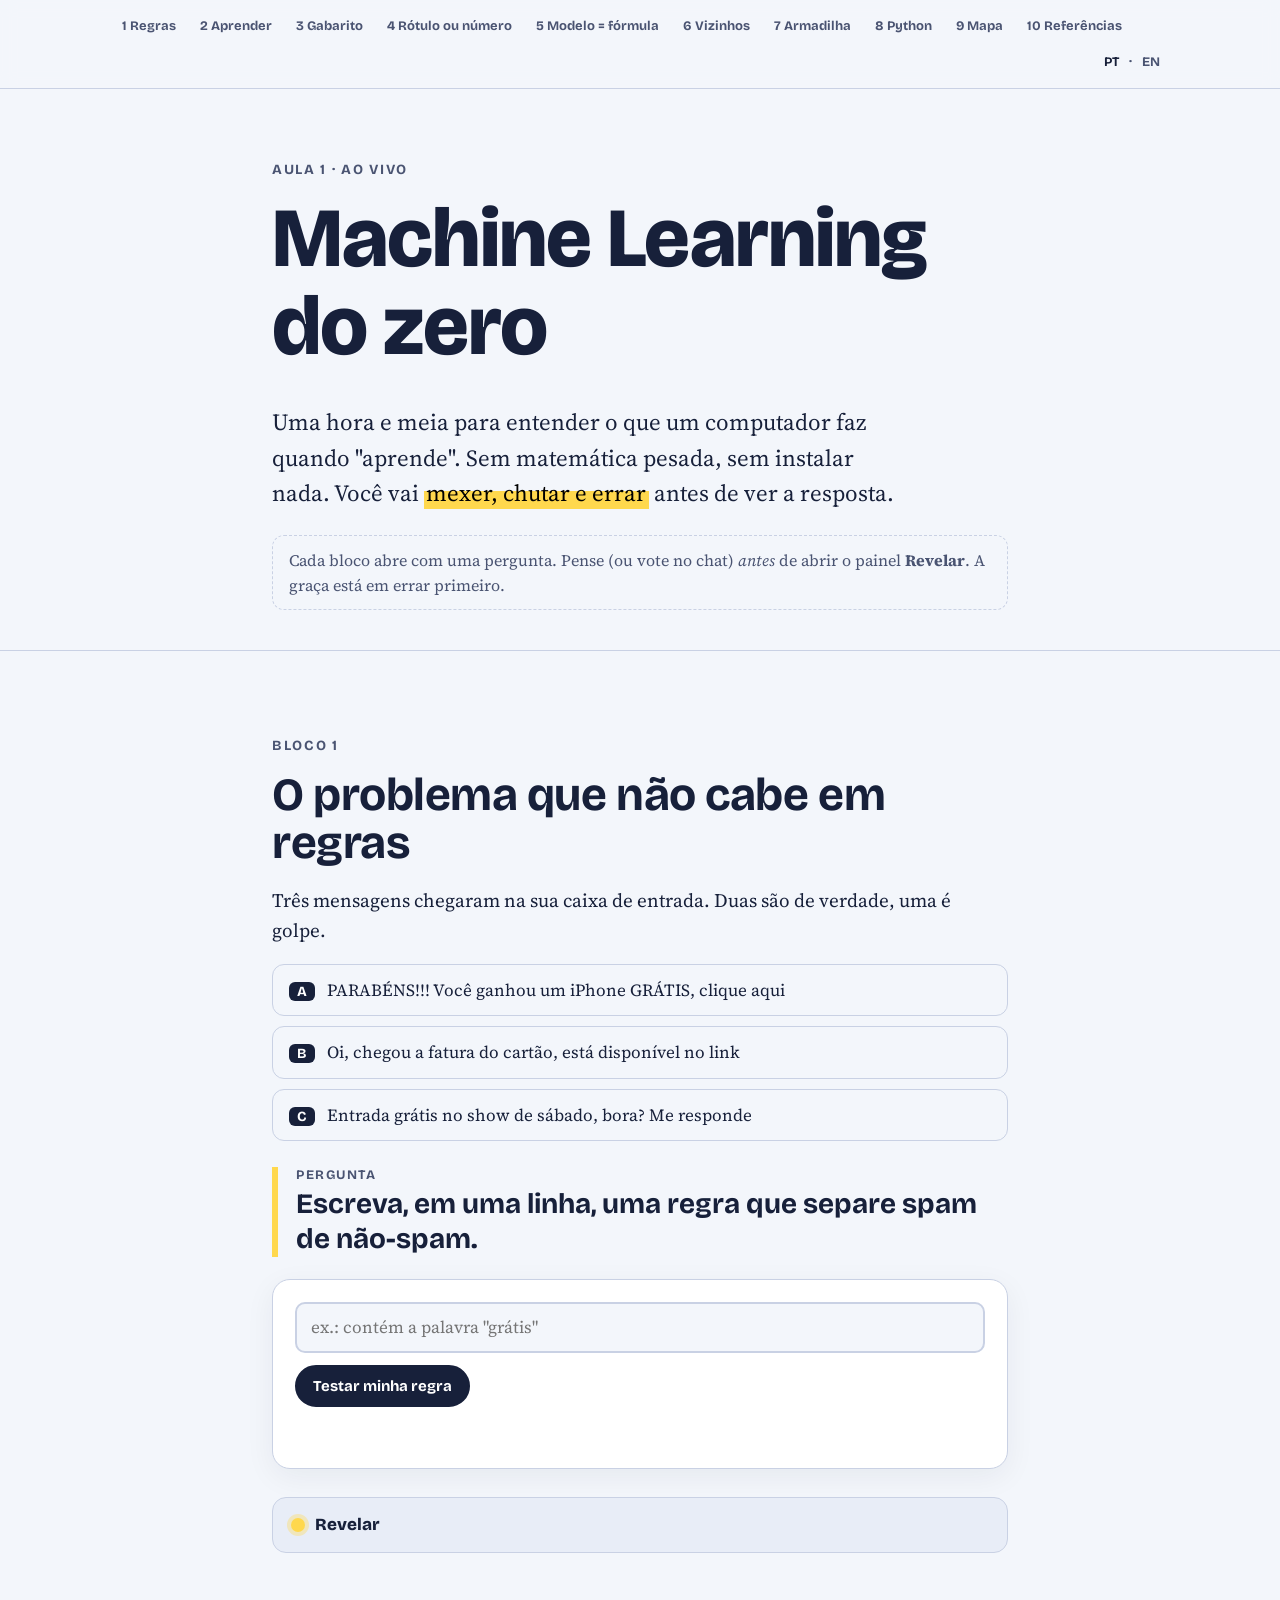
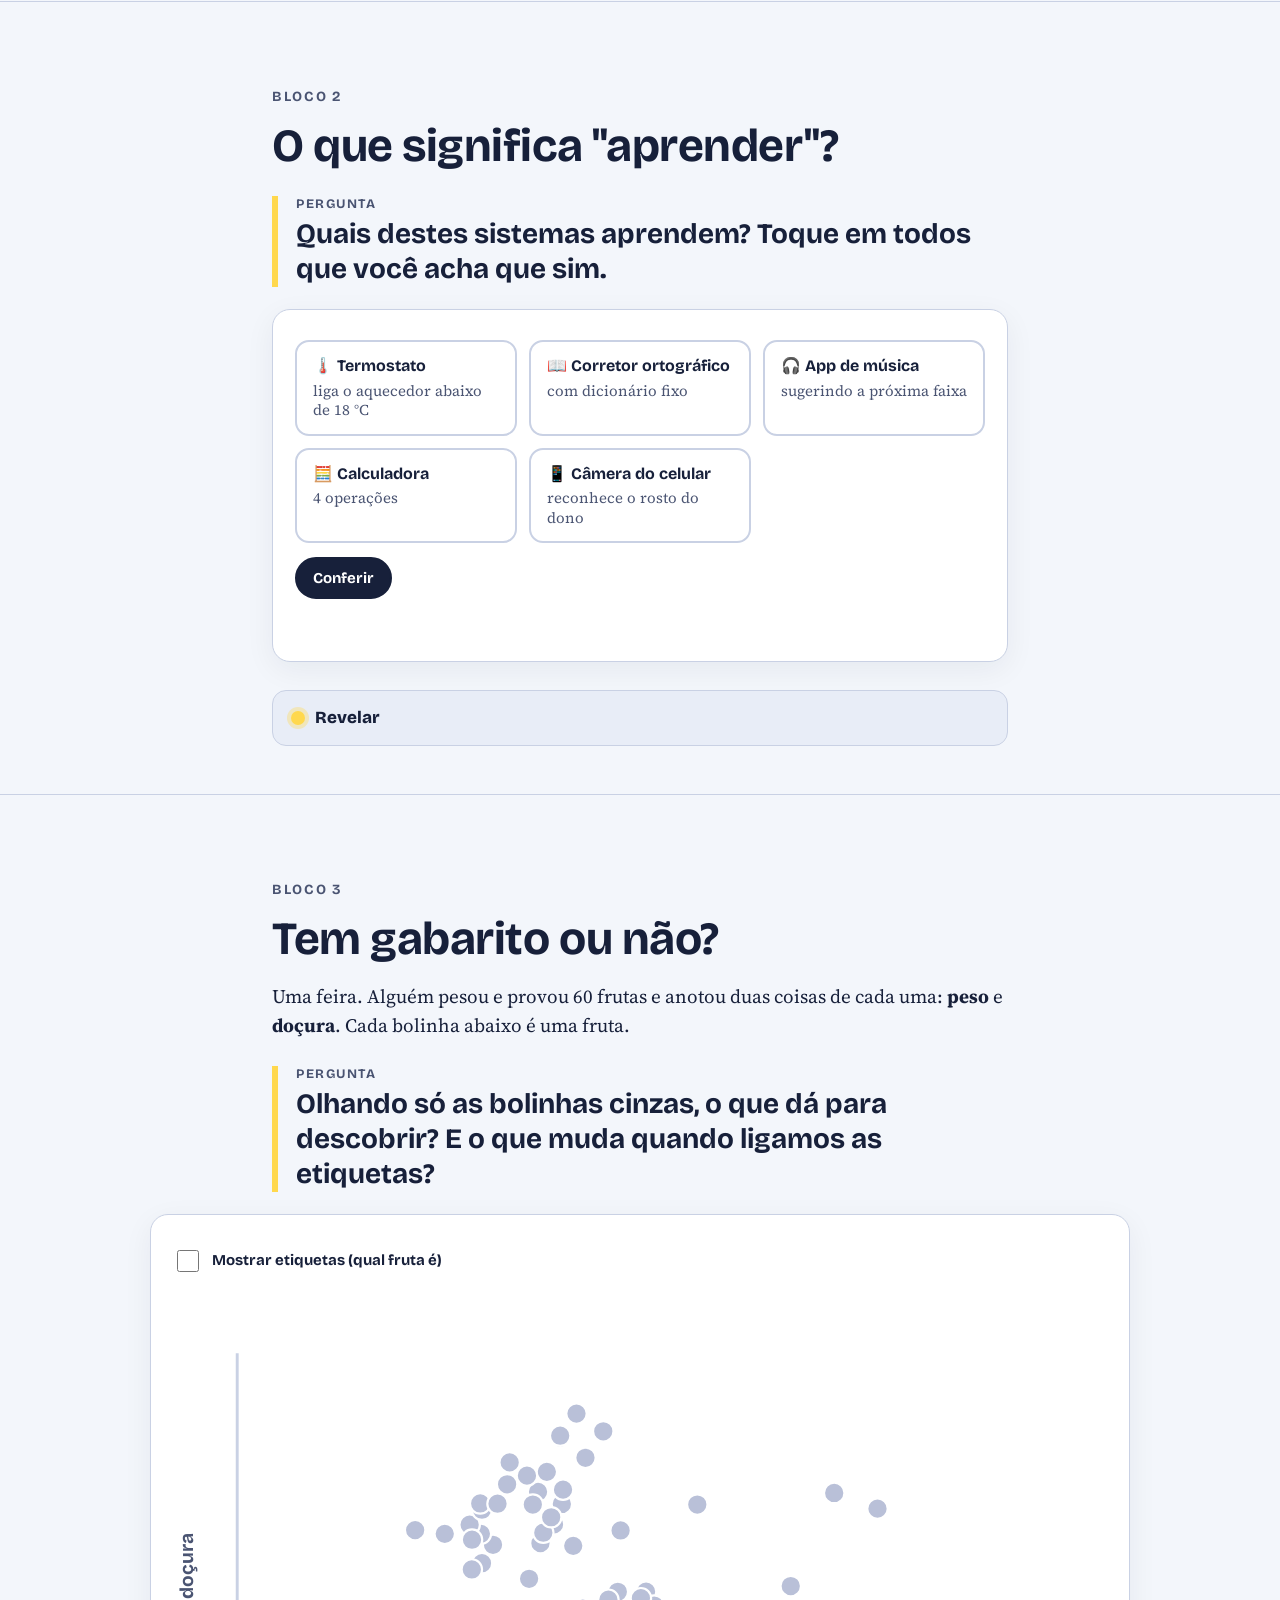
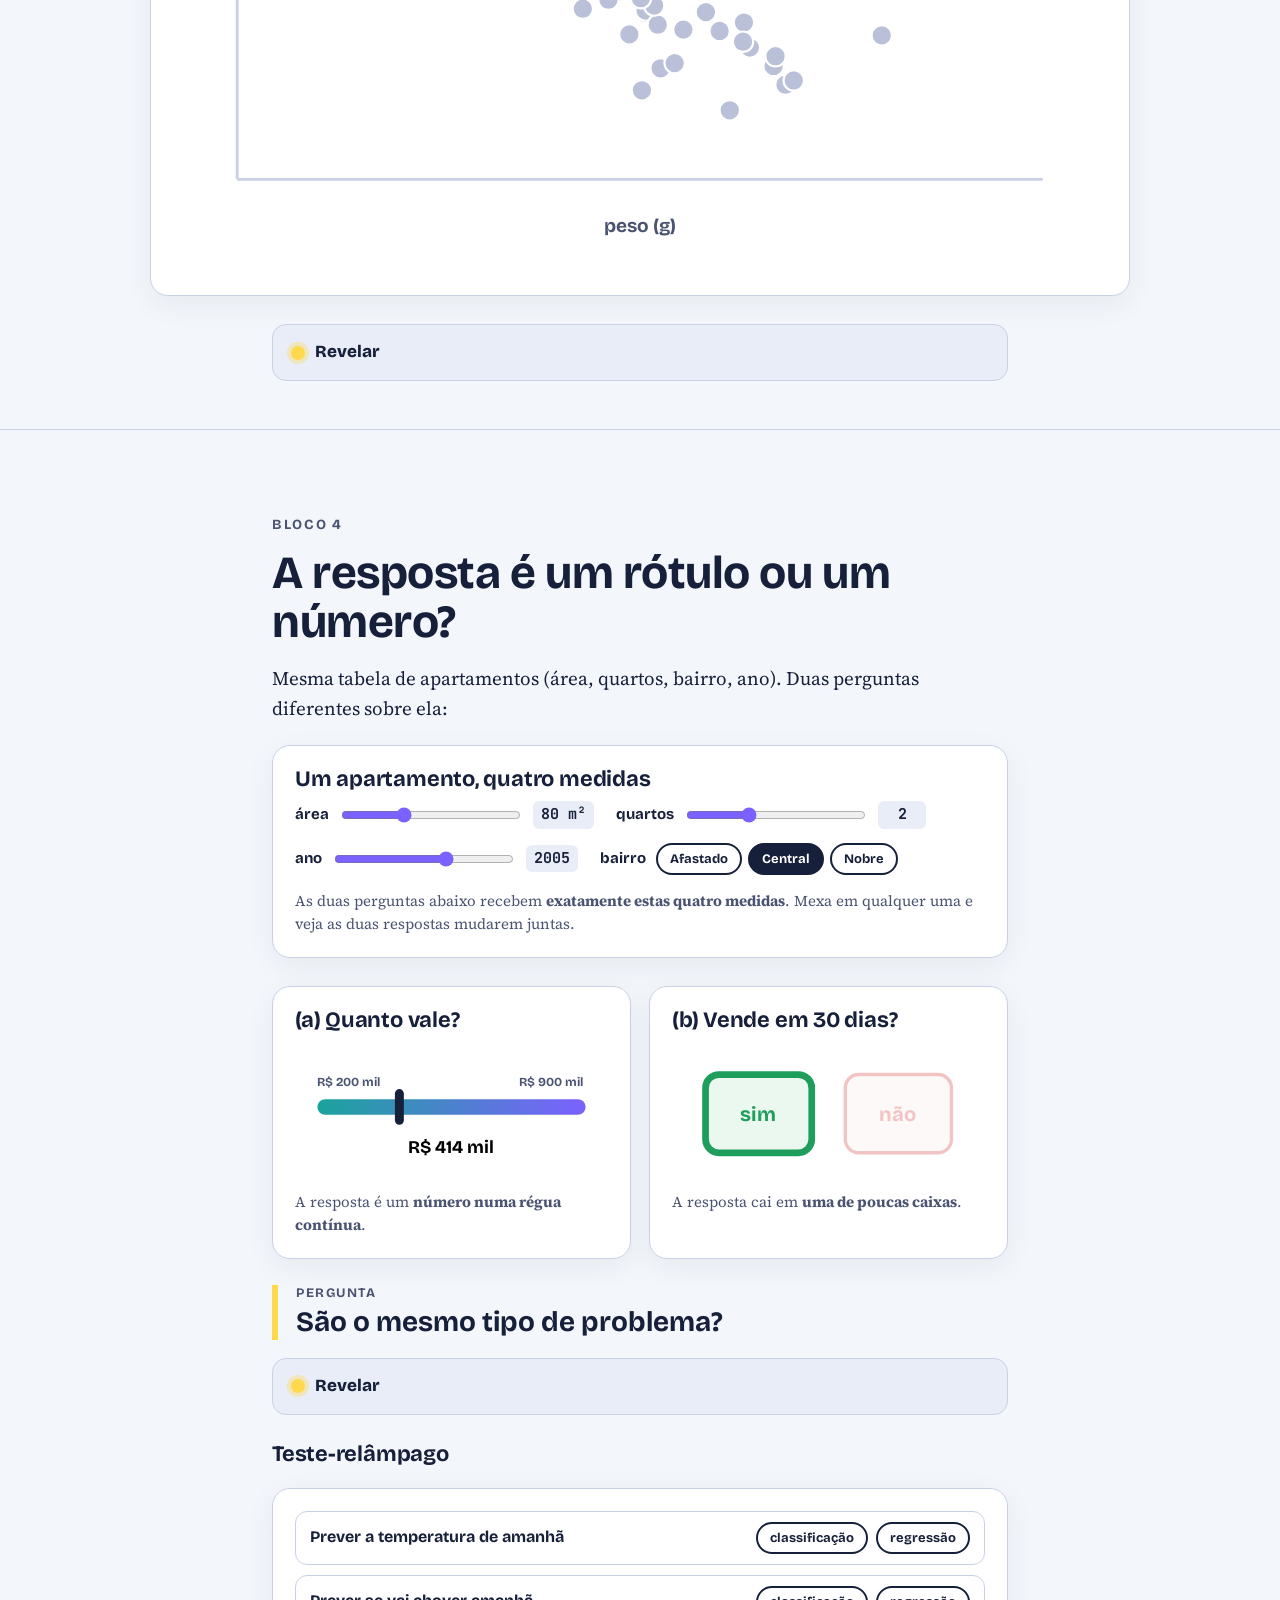
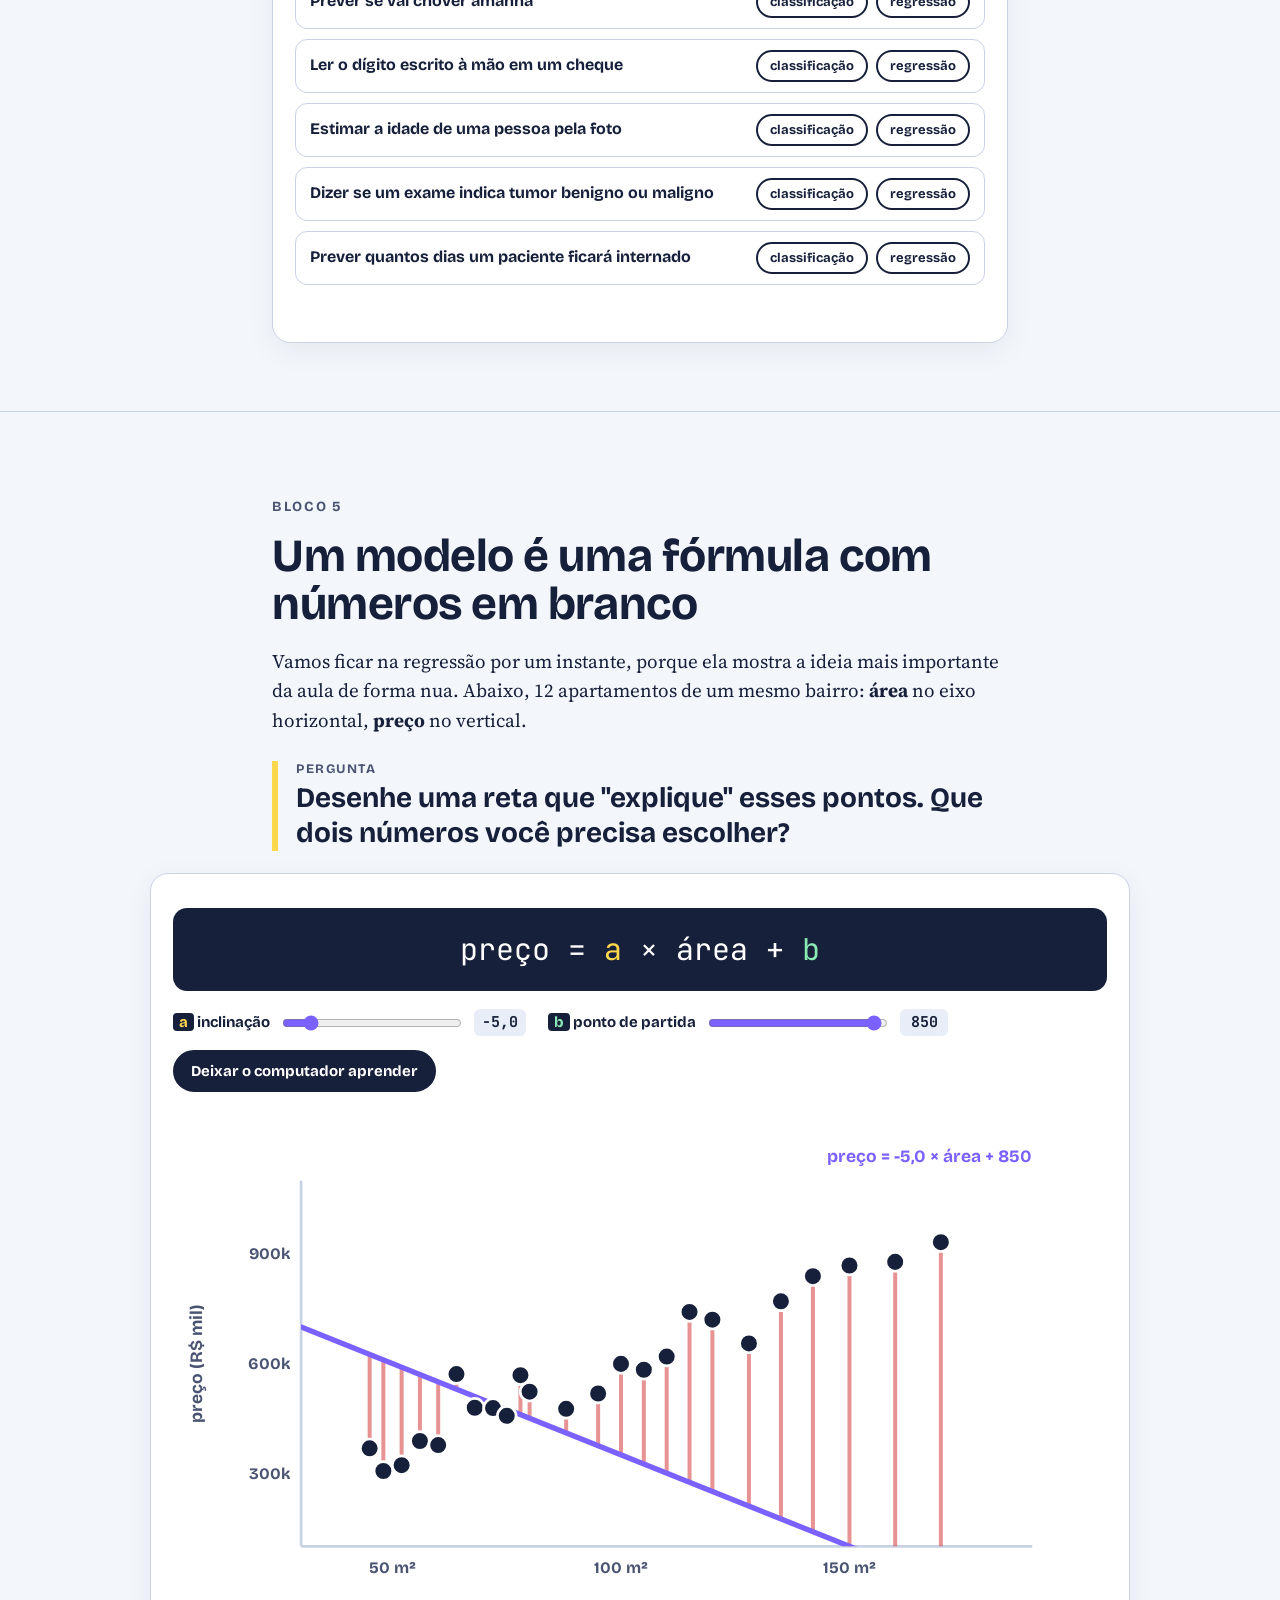
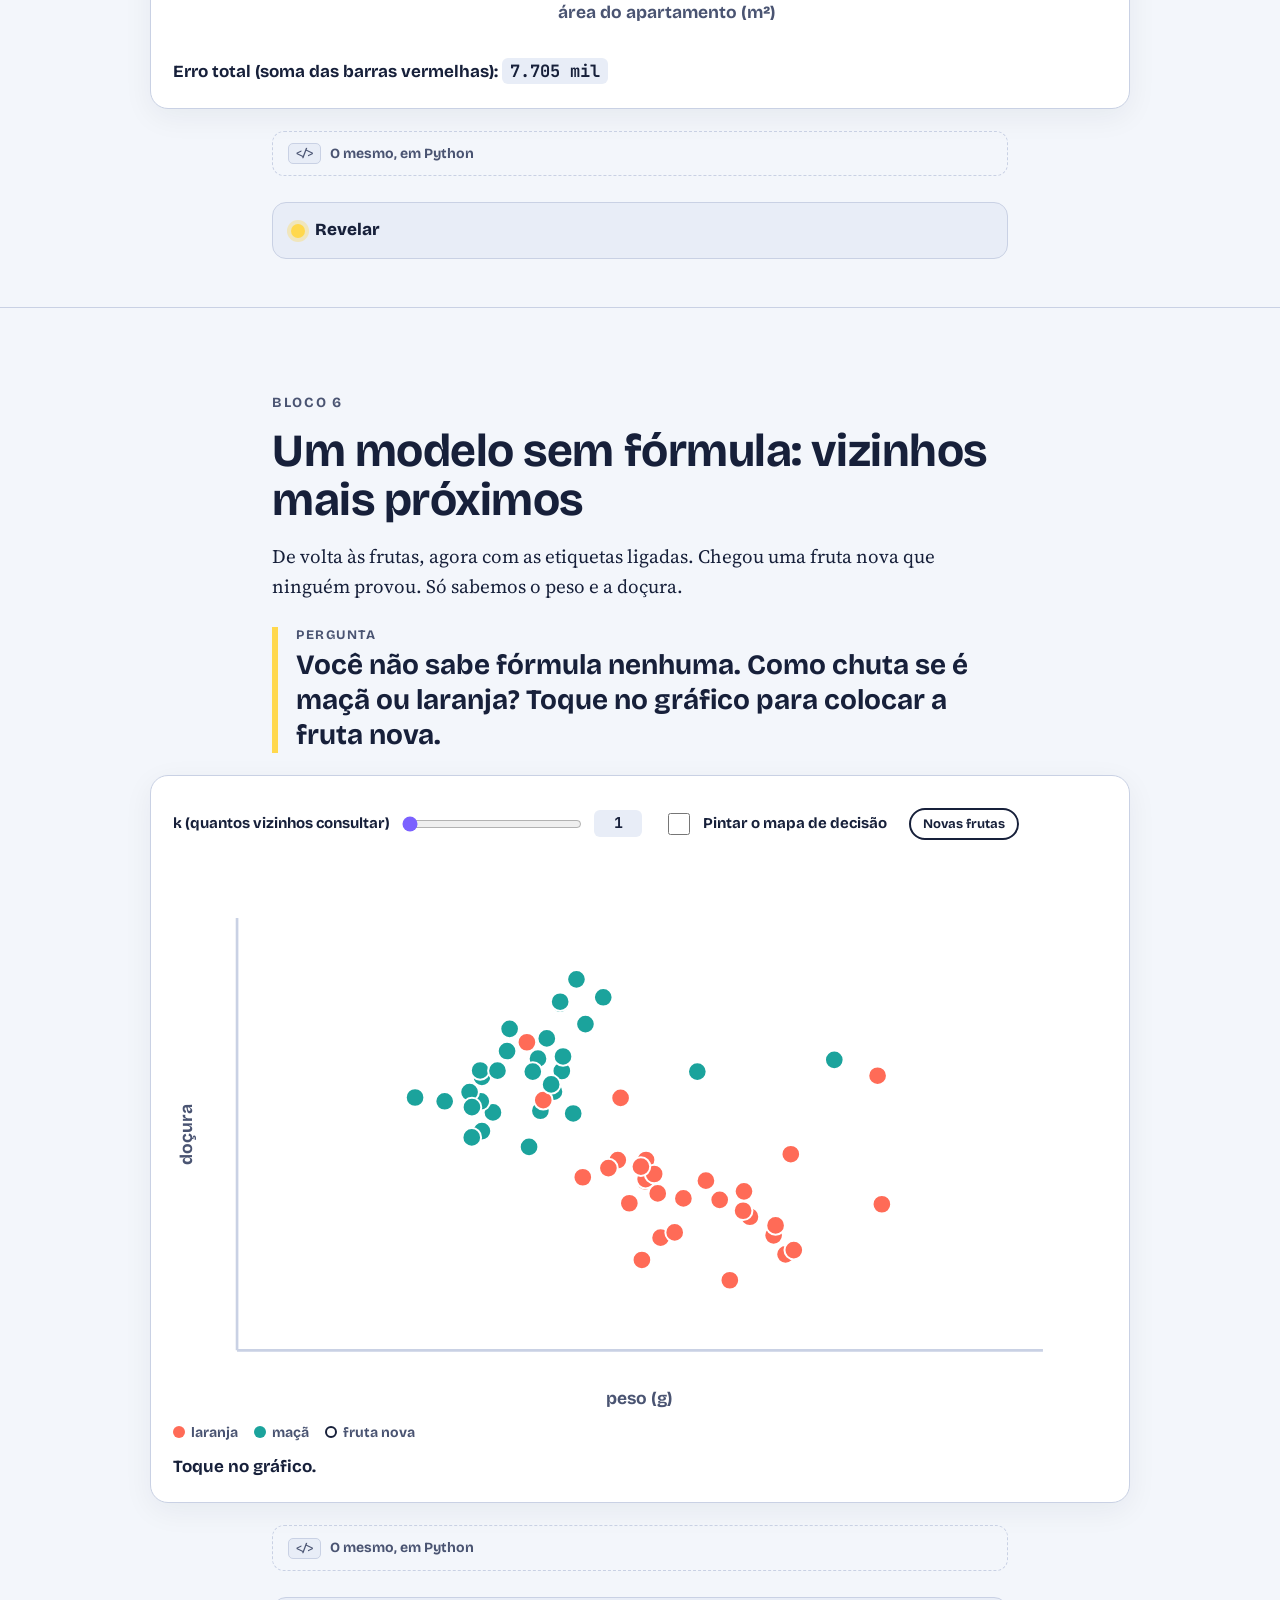
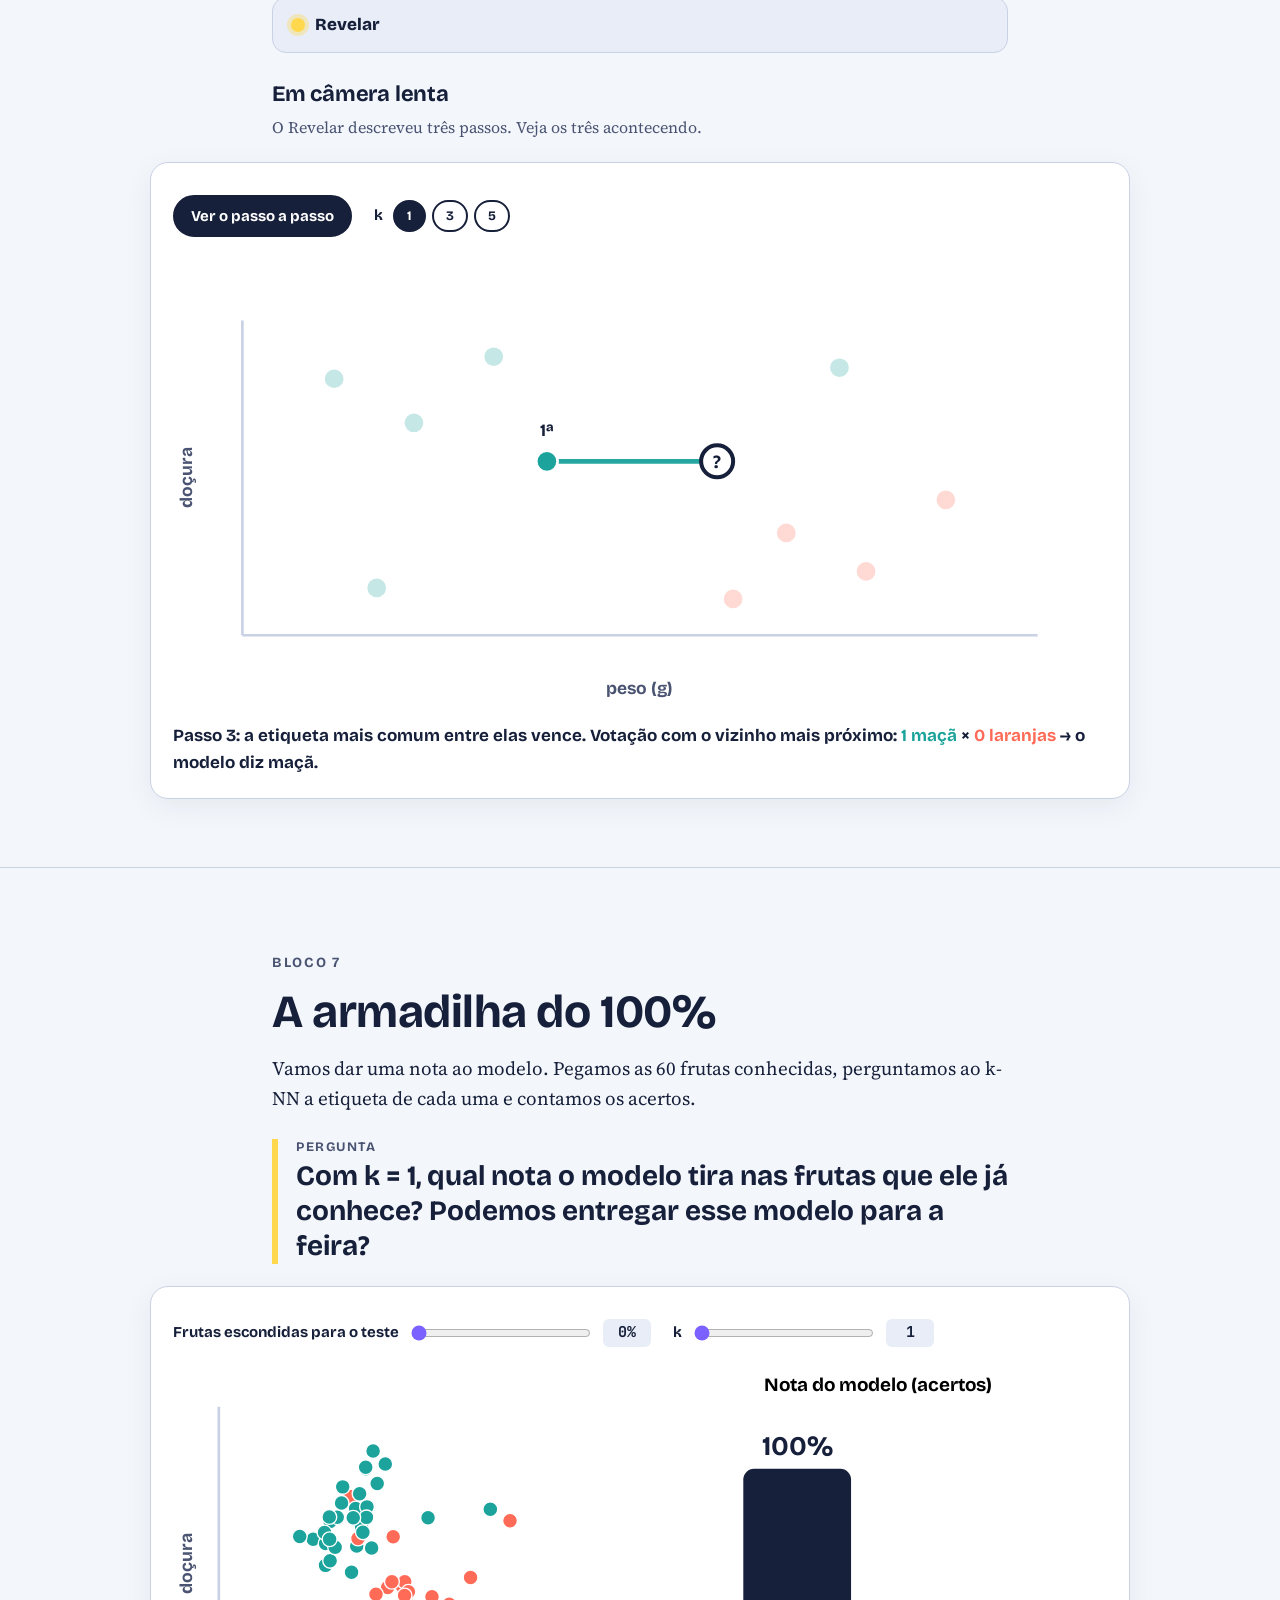
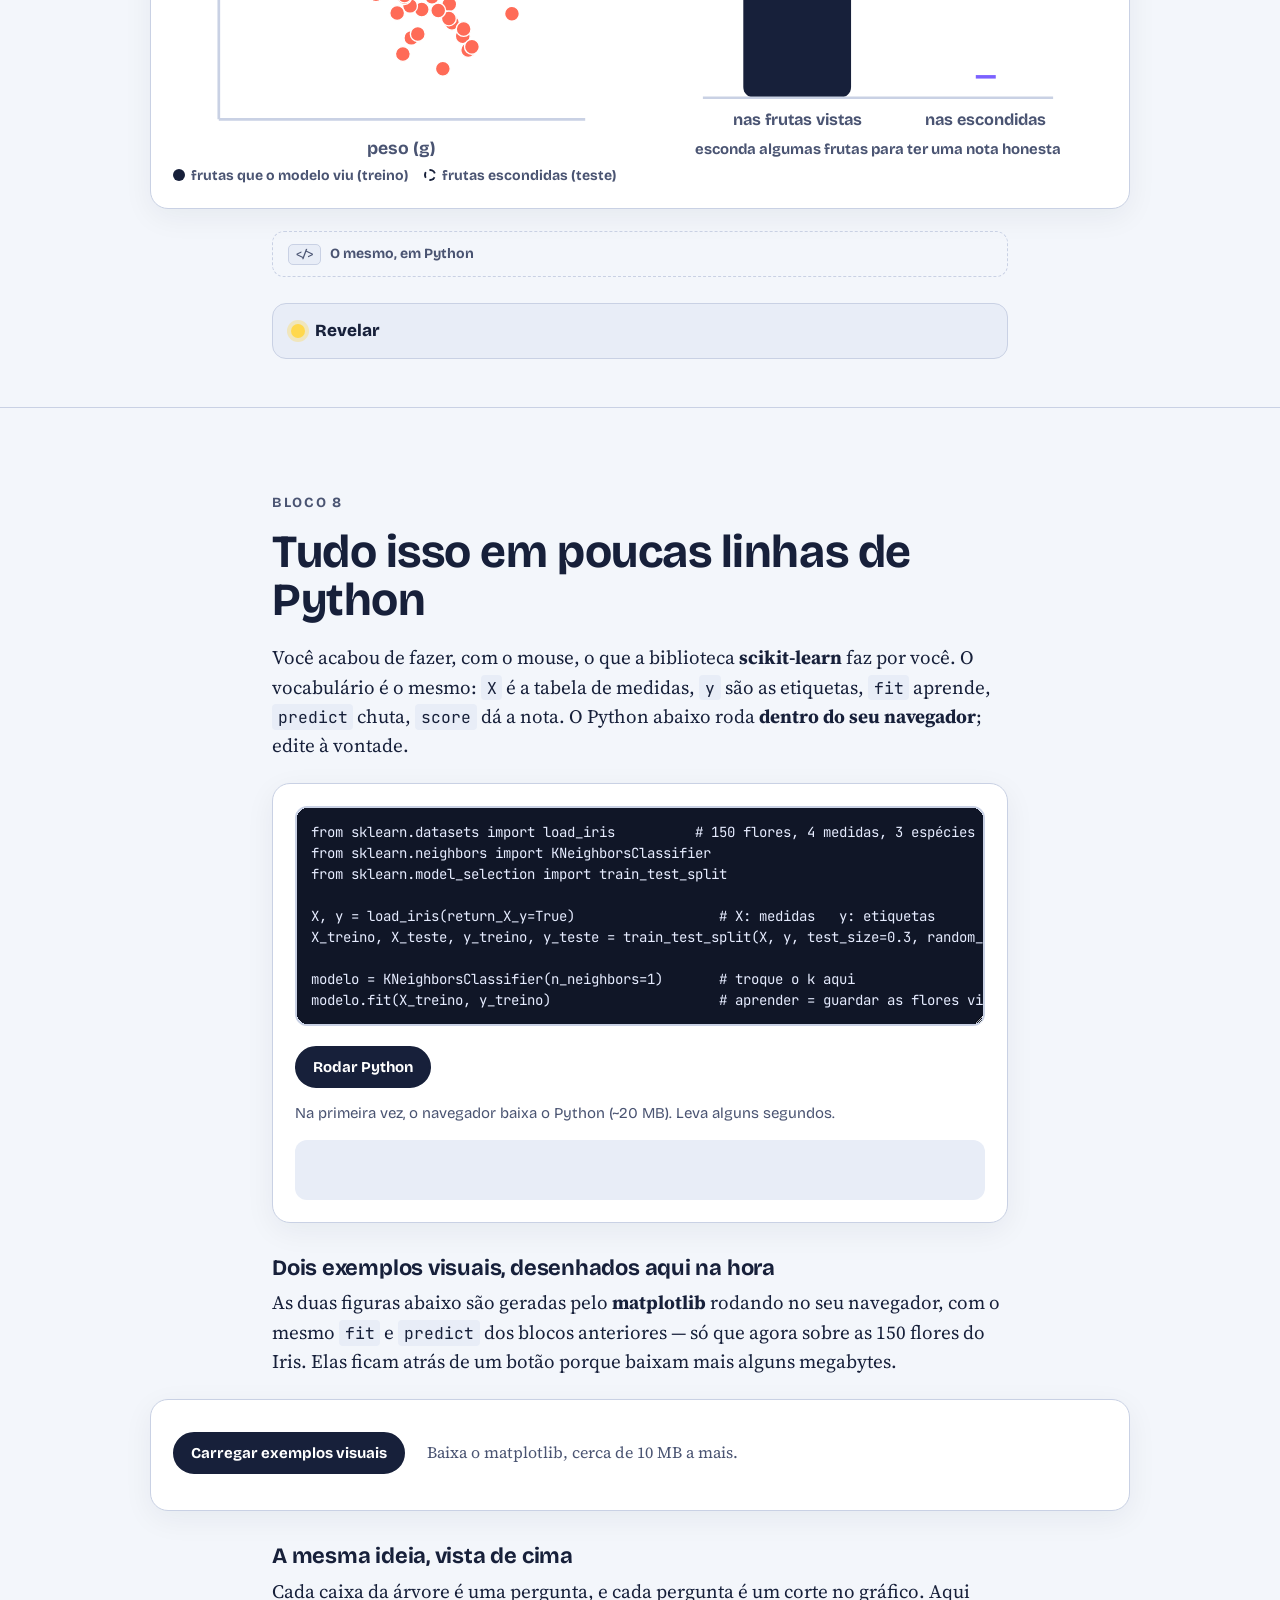
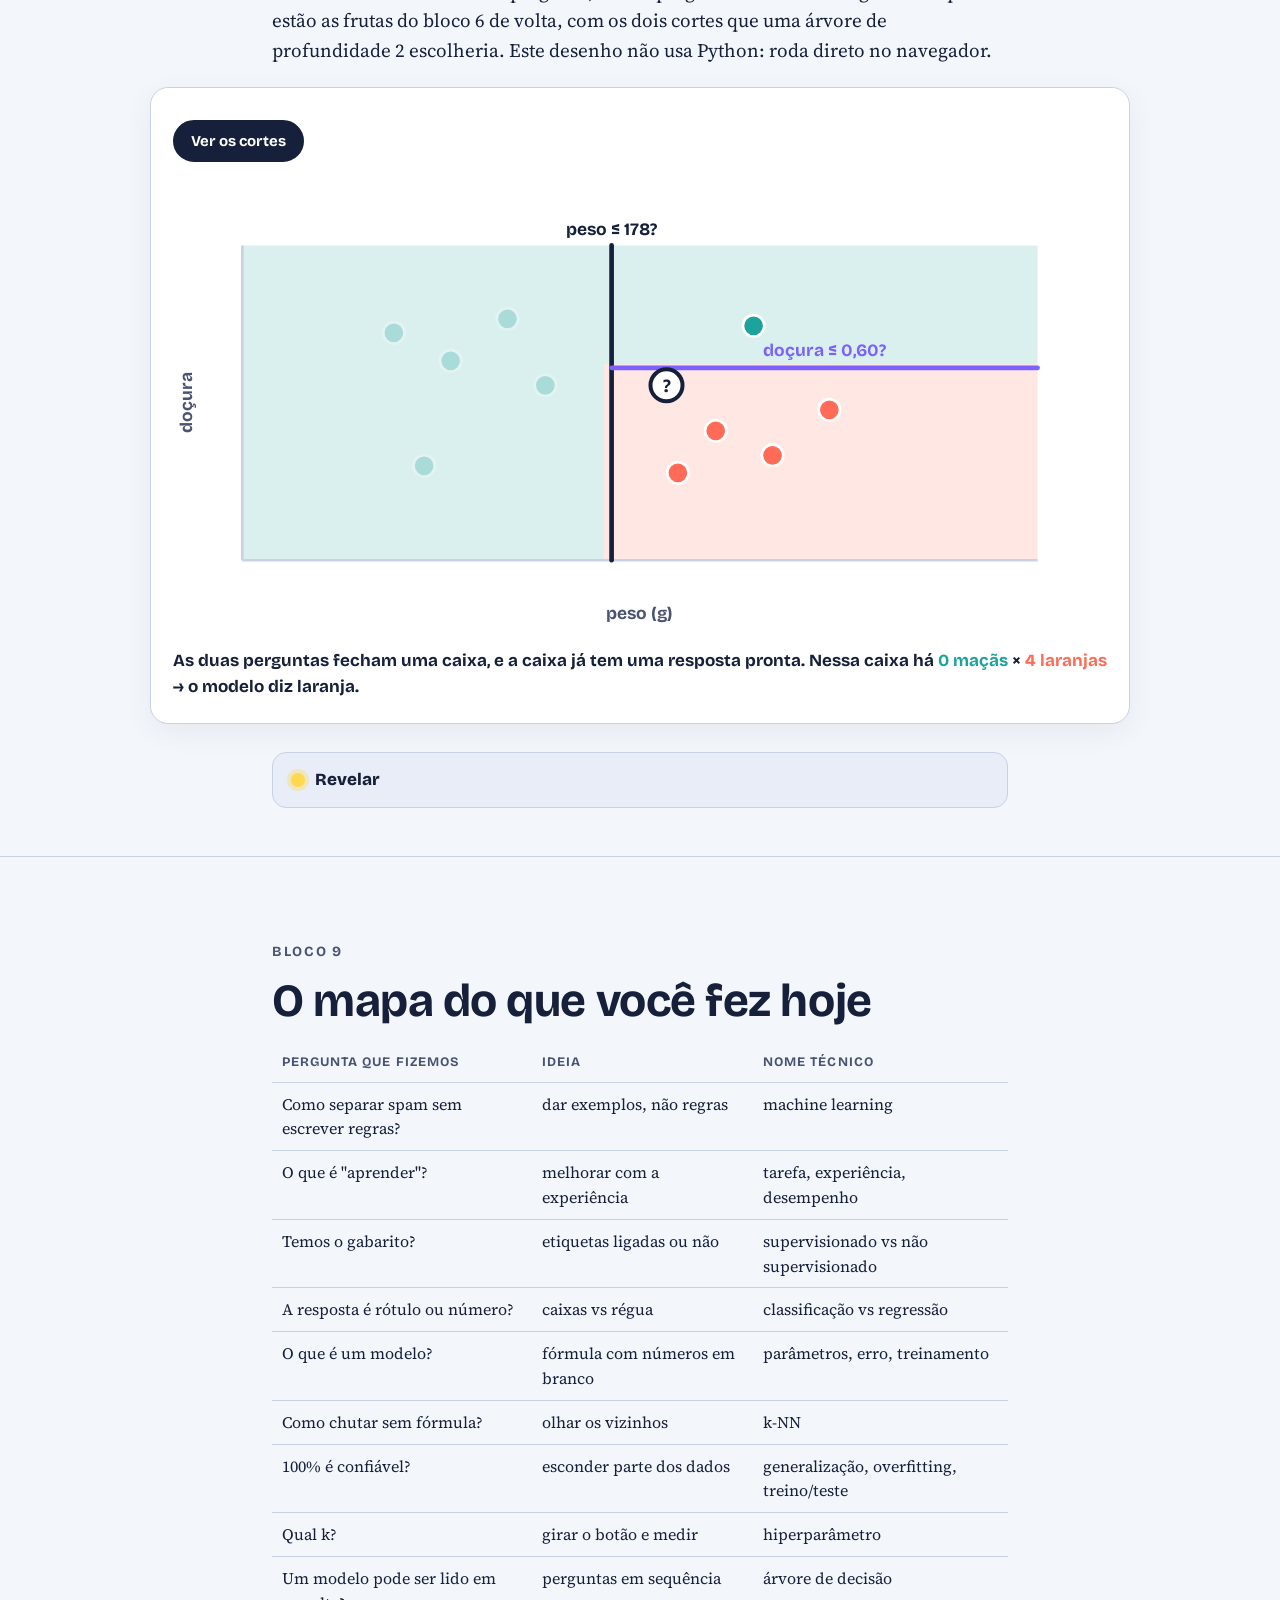
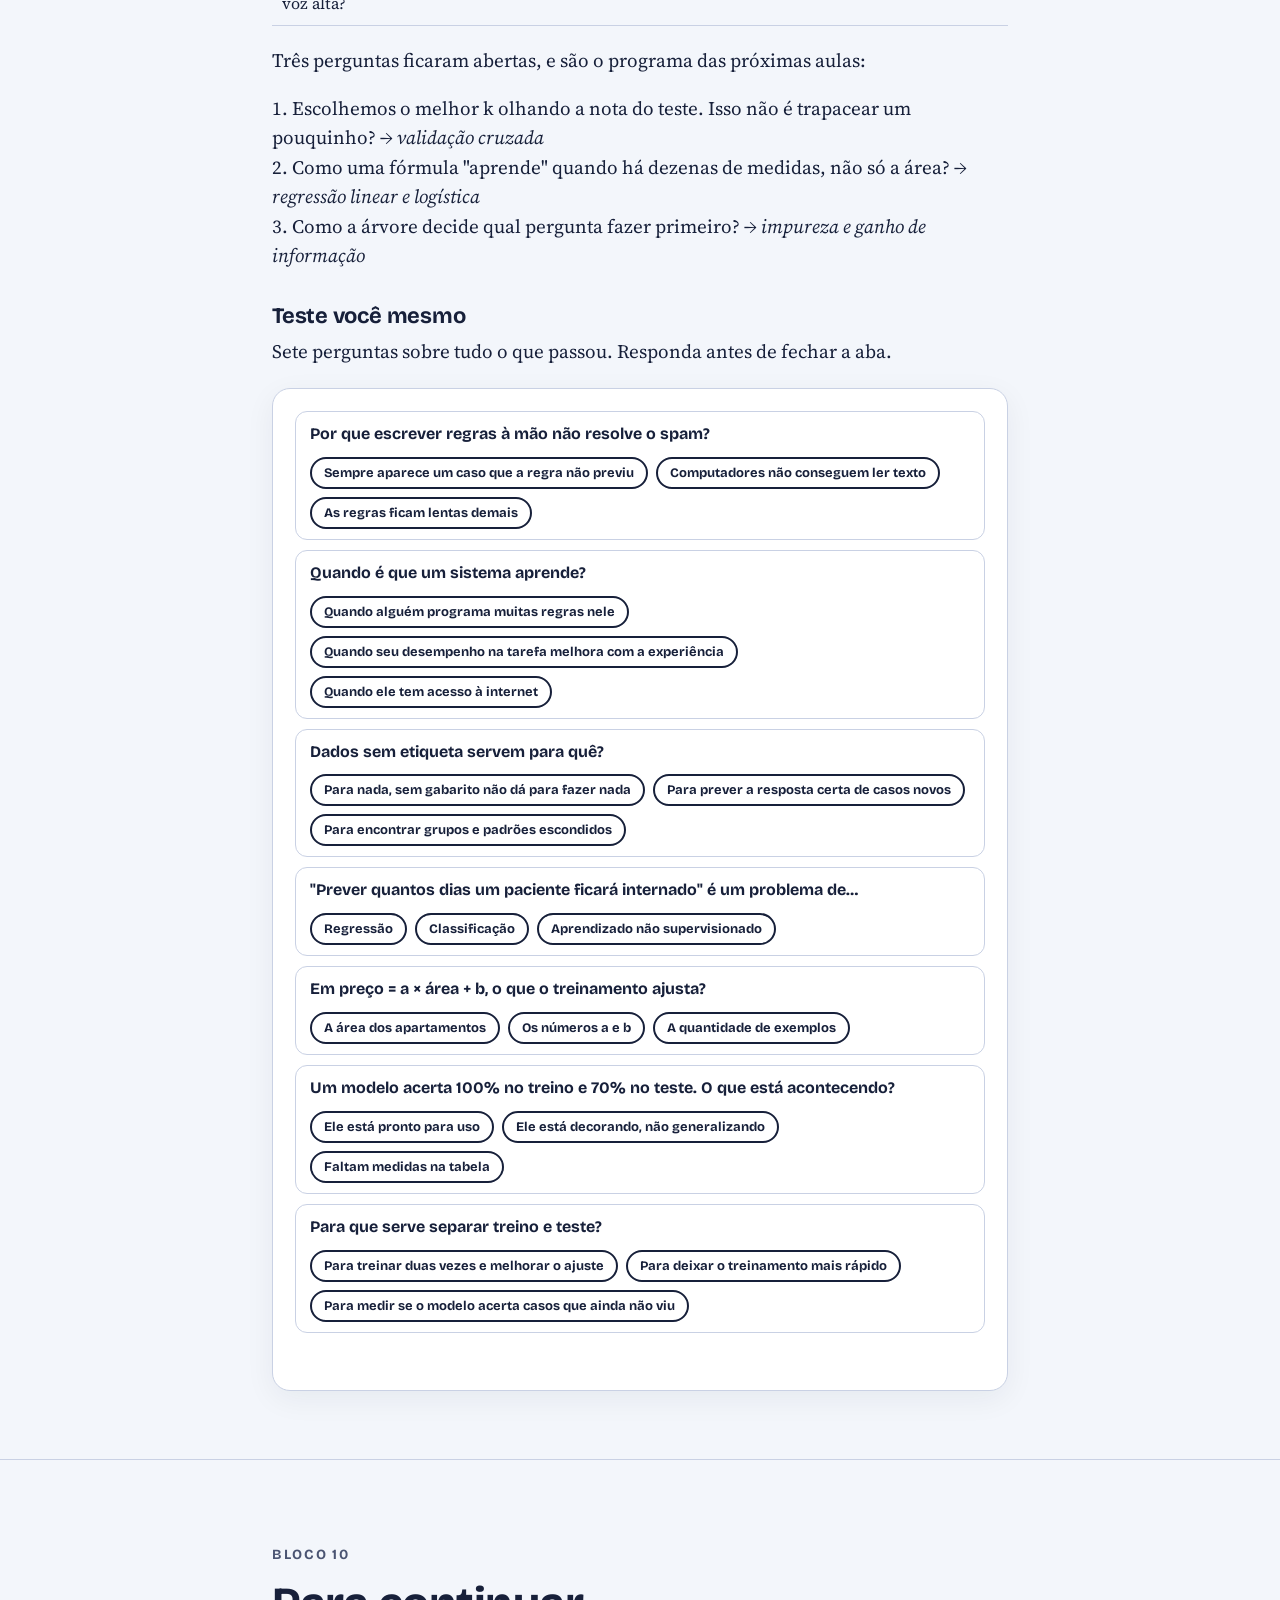
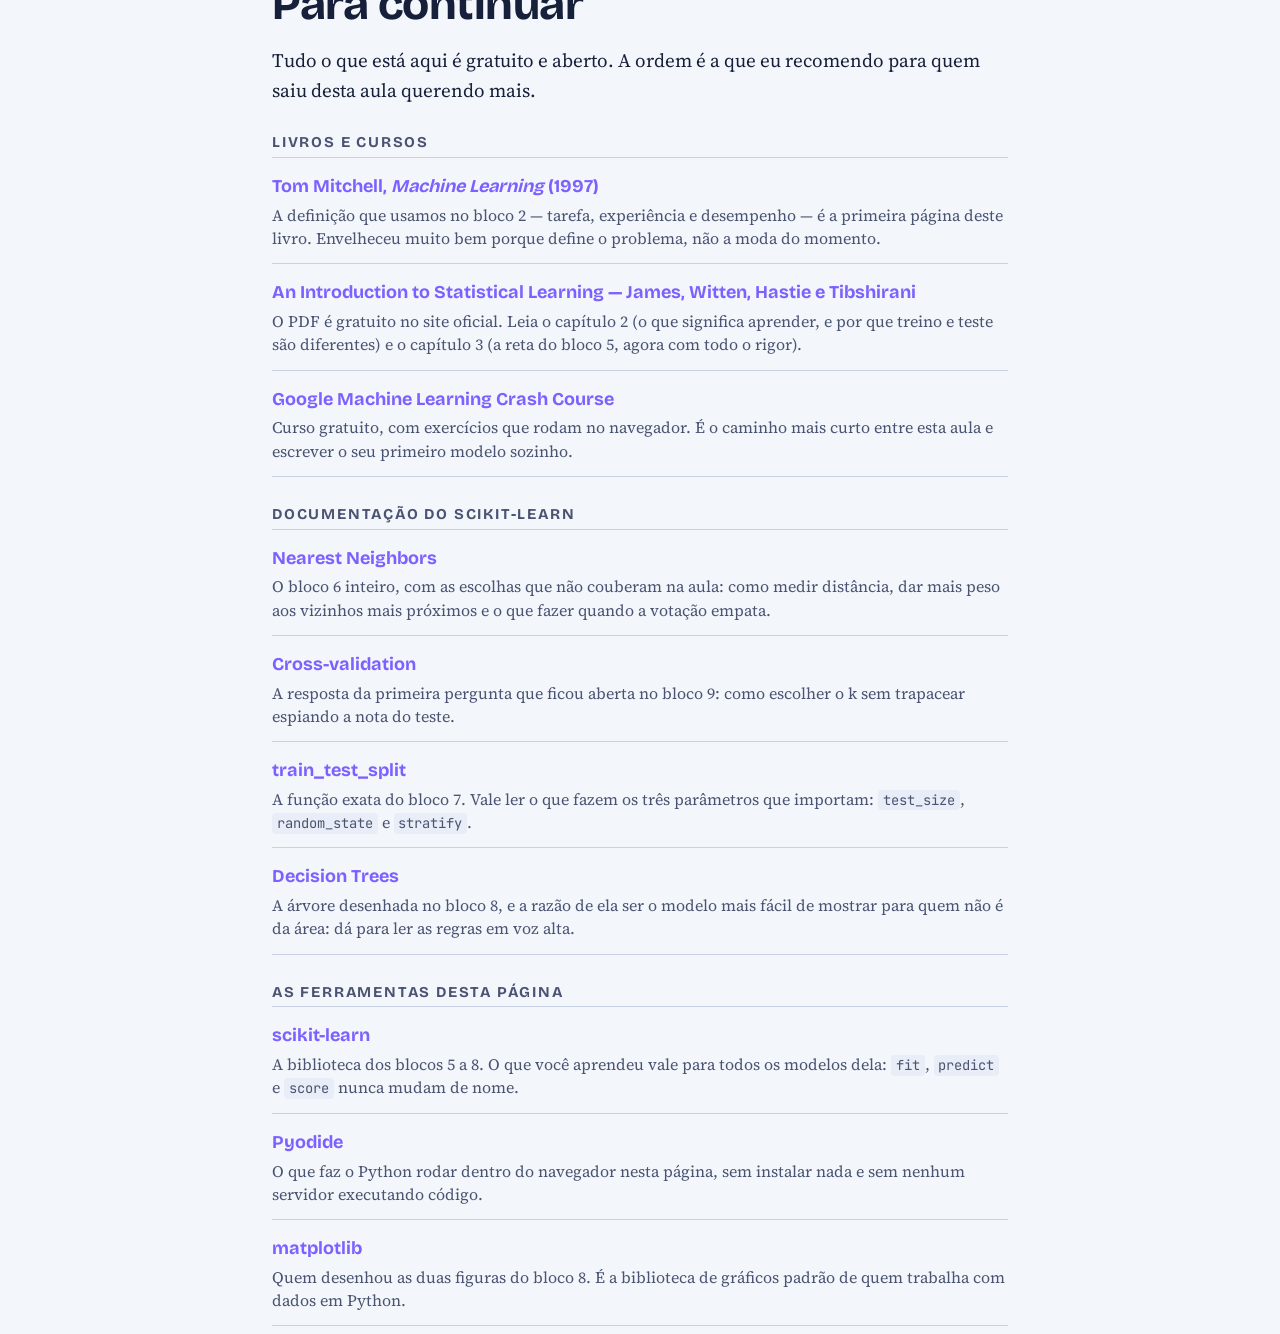
==== site/index.html @ 771636ef "Move a aula de ML para site/aulas/ml-intro/ O repositório vira um hub de aulas, então a aula de Mach" ====
<!doctype html>
<html lang="pt-BR">
<head>
<meta charset="utf-8">
<meta name="viewport" content="width=device-width,initial-scale=1">
<!--
  PROVISÓRIO. Esta página existe só para não deixar a raiz do site vazia
  enquanto a aula muda de endereço. No tema 4 da reestruturação ela é
  substituída pelo hub central de aulas, que lista todas elas.
-->
<title>Aulas — redirecionando</title>
<meta http-equiv="refresh" content="0; url=aulas/ml-intro/">
<link rel="canonical" href="https://drlima.github.io/aulas/aulas/ml-intro/">
<meta name="robots" content="noindex">
</head>
<body>
<p>Esta página mudou de endereço. Se o navegador não te levar sozinho,
<a href="aulas/ml-intro/">clique aqui para abrir a aula de Machine Learning</a>.</p>
</body>
</html>
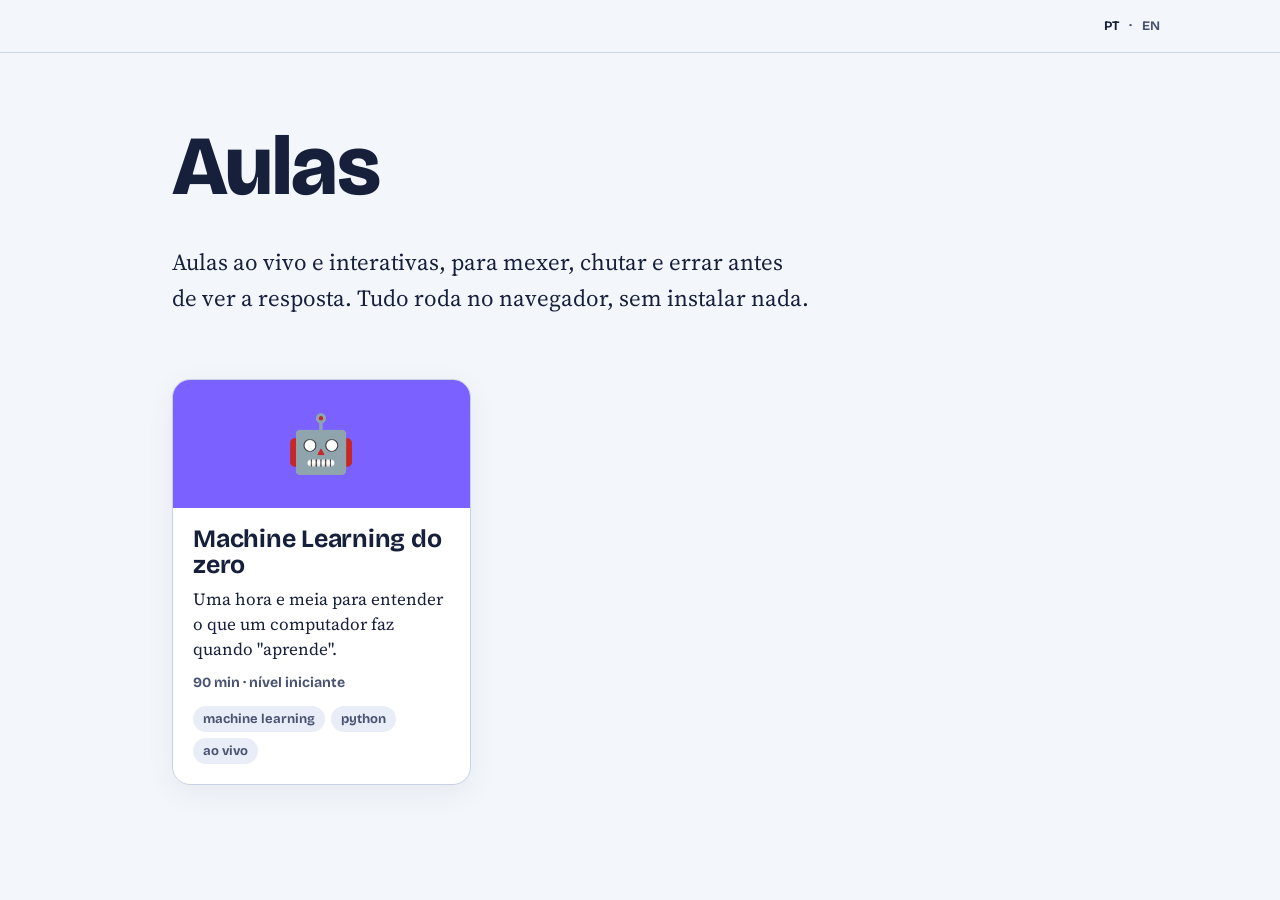
==== commit 21acefee: "Cria o hub, o índice das aulas e a página 404 - site/data/aulas.json: o índice, no formato combinado" ====
--- a/site/index.html
+++ b/site/index.html
@@ -1,20 +1,50 @@
-<!doctype html>
+<!DOCTYPE html>
 <html lang="pt-BR">
 <head>
 <meta charset="utf-8">
-<meta name="viewport" content="width=device-width,initial-scale=1">
-<!--
-  PROVISÓRIO. Esta página existe só para não deixar a raiz do site vazia
-  enquanto a aula muda de endereço. No tema 4 da reestruturação ela é
-  substituída pelo hub central de aulas, que lista todas elas.
--->
-<title>Aulas — redirecionando</title>
-<meta http-equiv="refresh" content="0; url=aulas/ml-intro/">
-<link rel="canonical" href="https://drlima.github.io/aulas/aulas/ml-intro/">
-<meta name="robots" content="noindex">
+<meta name="viewport" content="width=device-width, initial-scale=1">
+<title>Aulas interativas</title>
+<meta name="description" content="Aulas ao vivo e interativas para iniciantes: widgets para mexer, errar e só depois ver a resposta. Rodam no navegador, sem instalar nada.">
+<meta property="og:type" content="website">
+<meta property="og:title" content="Aulas interativas">
+<meta property="og:description" content="Aulas ao vivo e interativas para iniciantes. Rodam no navegador, sem instalar nada.">
+<meta property="og:locale" content="pt_BR">
+<meta property="og:locale:alternate" content="en_US">
+<meta property="og:url" content="https://drlima.github.io/aulas/">
+<link rel="alternate" hreflang="pt-BR" href="./">
+<link rel="alternate" hreflang="en" href="en/">
+<link rel="alternate" hreflang="x-default" href="./">
+<link rel="preconnect" href="https://fonts.googleapis.com">
+<link href="https://fonts.googleapis.com/css2?family=Bricolage+Grotesque:opsz,wght@12..96,500;12..96,700;12..96,800&family=Source+Serif+4:ital,opsz,wght@0,8..60,400;0,8..60,600;1,8..60,400&family=JetBrains+Mono:wght@400;600&display=swap" rel="stylesheet">
+<link rel="stylesheet" href="assets/base.css">
+<link rel="stylesheet" href="assets/hub.css">
 </head>
 <body>
-<p>Esta página mudou de endereço. Se o navegador não te levar sozinho,
-<a href="aulas/ml-intro/">clique aqui para abrir a aula de Machine Learning</a>.</p>
+
+<nav class="map solo" aria-label="Idioma"><div class="wrap">
+<span class="lang"><strong>PT</strong> · <a href="en/" hreflang="en">EN</a></span>
+</div></nav>
+
+<header class="hero"><div class="wrap wide">
+<h1>Aulas</h1>
+<p class="lead">Aulas ao vivo e interativas, para mexer, chutar e errar antes de ver a resposta. Tudo roda no navegador, sem instalar nada.</p>
+</div></header>
+
+<main class="hub"><div class="wrap wide">
+<div class="aulas" id="aulas" aria-live="polite"></div>
+</div></main>
+
+<script>
+window.STR = {
+  locale: "pt-BR",
+  hubMeta: "{min} min · nível {nivel}",
+  hubNiveis: { iniciante: "iniciante", intermediario: "intermediário", avancado: "avançado" },
+  hubEmpty: "Nenhuma aula publicada por enquanto.",
+  hubLoadError: "Não foi possível carregar a lista de aulas. Confira a conexão e recarregue a página."
+};
+window.HUB = { json:"data/aulas.json", lang:"pt-BR", base:"" };
+</script>
+<script src="assets/core.js"></script>
+<script src="assets/hub.js"></script>
 </body>
 </html>
--- a/site/assets/base.css
+++ b/site/assets/base.css
@@ -0,0 +1,41 @@
+/* base.css — o esqueleto de qualquer pagina do site: tokens, reset,
+   tipografia, coluna de texto, barra de navegacao, capa e rodape.
+   Nada aqui sabe que existe uma aula. */
+:root{
+  --paper:#F3F6FB; --paper-2:#E8EDF7; --ink:#17203A; --ink-2:#4A5472; --line:#C9D1E4;
+  --marker:#FFD84D; --coral:#FF6B57; --teal:#1BA39C; --grape:#7B61FF; --grey:#B9C0D8;
+  --ok:#1E9E5A; --bad:#D63B3B;
+  --disp:"Bricolage Grotesque",system-ui,sans-serif; --body:"Source Serif 4",Georgia,serif; --mono:"JetBrains Mono",ui-monospace,monospace;
+}
+*{box-sizing:border-box}
+[hidden]{display:none!important}   /* o atributo hidden nao pode perder para display:flex/grid */
+html{scroll-behavior:smooth}
+@media (prefers-reduced-motion:reduce){html{scroll-behavior:auto} *{animation:none!important;transition:none!important}}
+body{margin:0;background:var(--paper);color:var(--ink);font-family:var(--body);font-size:19px;line-height:1.55}
+h1,h2,h3{font-family:var(--disp);line-height:1.05;margin:0 0 .4em;letter-spacing:-.01em}
+h1{font-size:clamp(44px,7vw,84px);font-weight:800}
+h2{font-size:clamp(30px,4.2vw,46px);font-weight:700}
+h3{font-size:22px;font-weight:700}
+p{margin:0 0 1em}
+code{font-family:var(--mono);font-size:.86em;background:var(--paper-2);padding:.1em .35em;border-radius:4px}
+a{color:var(--grape)}
+.wrap{max-width:780px;margin:0 auto;padding:0 22px}
+nav.map{position:sticky;top:0;z-index:10;background:rgba(243,246,251,.92);backdrop-filter:blur(8px);border-bottom:1px solid var(--line)}
+nav.map .wrap{max-width:1100px;display:flex;gap:4px;overflow-x:auto;padding:10px 22px;scrollbar-width:none}
+nav.map .wrap::-webkit-scrollbar{display:none}
+@media(min-width:900px){nav.map .wrap{flex-wrap:wrap;overflow:visible}}
+@media(max-width:899px){nav.map::after{content:"";position:absolute;top:0;right:0;bottom:0;width:44px;pointer-events:none;
+  background:linear-gradient(90deg,rgba(243,246,251,0),rgba(243,246,251,.97))}}
+nav.map a{flex:0 0 auto;font-family:var(--disp);font-weight:700;font-size:13px;color:var(--ink-2);text-decoration:none;padding:6px 10px;border-radius:999px}
+nav.map a.on{color:var(--ink);background:var(--marker)}
+nav.map .lang{margin-left:auto;flex:0 0 auto;display:flex;align-items:center;gap:2px;font-family:var(--disp);font-weight:700;font-size:13px;color:var(--ink-2);padding-left:14px;white-space:nowrap}
+nav.map .lang a{color:var(--ink-2);text-decoration:none;padding:6px 8px;border-radius:999px}
+nav.map .lang a:hover{background:var(--paper-2);color:var(--ink)}
+nav.map .lang strong{color:var(--ink);padding:6px 8px}
+/* nav so com o alternador (hub, 404): nada rola, entao sem o degrade que sugere rolagem */
+nav.map.solo::after{display:none}
+.hero{padding:70px 0 40px}
+.hero p.lead{font-size:23px;max-width:640px}
+.hero .note{font-size:16px;color:var(--ink-2);margin-top:20px;border:1px dashed var(--line);border-radius:12px;padding:12px 16px}
+footer{padding:40px 0 60px;color:var(--ink-2);font-size:15px;text-align:center}
+.tag{display:inline-block;font-family:var(--disp);font-weight:700;font-size:13px;padding:3px 10px;border-radius:999px;background:var(--paper-2);color:var(--ink-2);margin-right:6px}
--- a/site/assets/hub.css
+++ b/site/assets/hub.css
@@ -0,0 +1,18 @@
+/* hub.css — so o hub: a grade de cards das aulas. Tipografia, paleta, nav e capa
+   vem de base.css, para o hub parecer a mesma coisa que as aulas. */
+.wrap.wide{max-width:980px}
+.hub{padding:0 0 70px}
+.aulas{display:grid;grid-template-columns:repeat(auto-fill,minmax(280px,1fr));gap:20px}
+.aula-card{display:flex;flex-direction:column;background:#fff;border:1px solid var(--line);border-radius:18px;overflow:hidden;color:var(--ink);text-decoration:none;box-shadow:0 8px 30px rgba(23,32,58,.06);transition:transform .08s}
+.aula-card:hover{transform:translateY(-2px)}
+.aula-card:focus-visible{outline:3px solid var(--grape);outline-offset:2px}
+.aula-card .capa{display:flex;align-items:center;justify-content:center;height:128px;font-size:56px;line-height:1}
+.aula-card .corpo{padding:18px 20px 20px}
+.aula-card h2{font-size:25px;margin:0 0 .35em}
+.aula-card p{font-size:17px;line-height:1.45;margin:0 0 12px}
+.aula-card .meta{font-family:var(--disp);font-weight:700;font-size:14px;color:var(--ink-2)}
+.aula-card .tags{display:flex;flex-wrap:wrap;gap:6px}
+.aula-card .tag{margin-right:0}
+/* mensagem no lugar dos cards: lista vazia ou indice que nao carregou */
+.hub-msg{grid-column:1/-1;font-family:var(--disp);font-weight:700;font-size:17px;color:var(--ink-2);background:#fff;border:1px dashed var(--line);border-radius:12px;padding:14px 18px;margin:0}
+.hub-msg.erro{color:var(--bad);border-color:var(--bad)}
